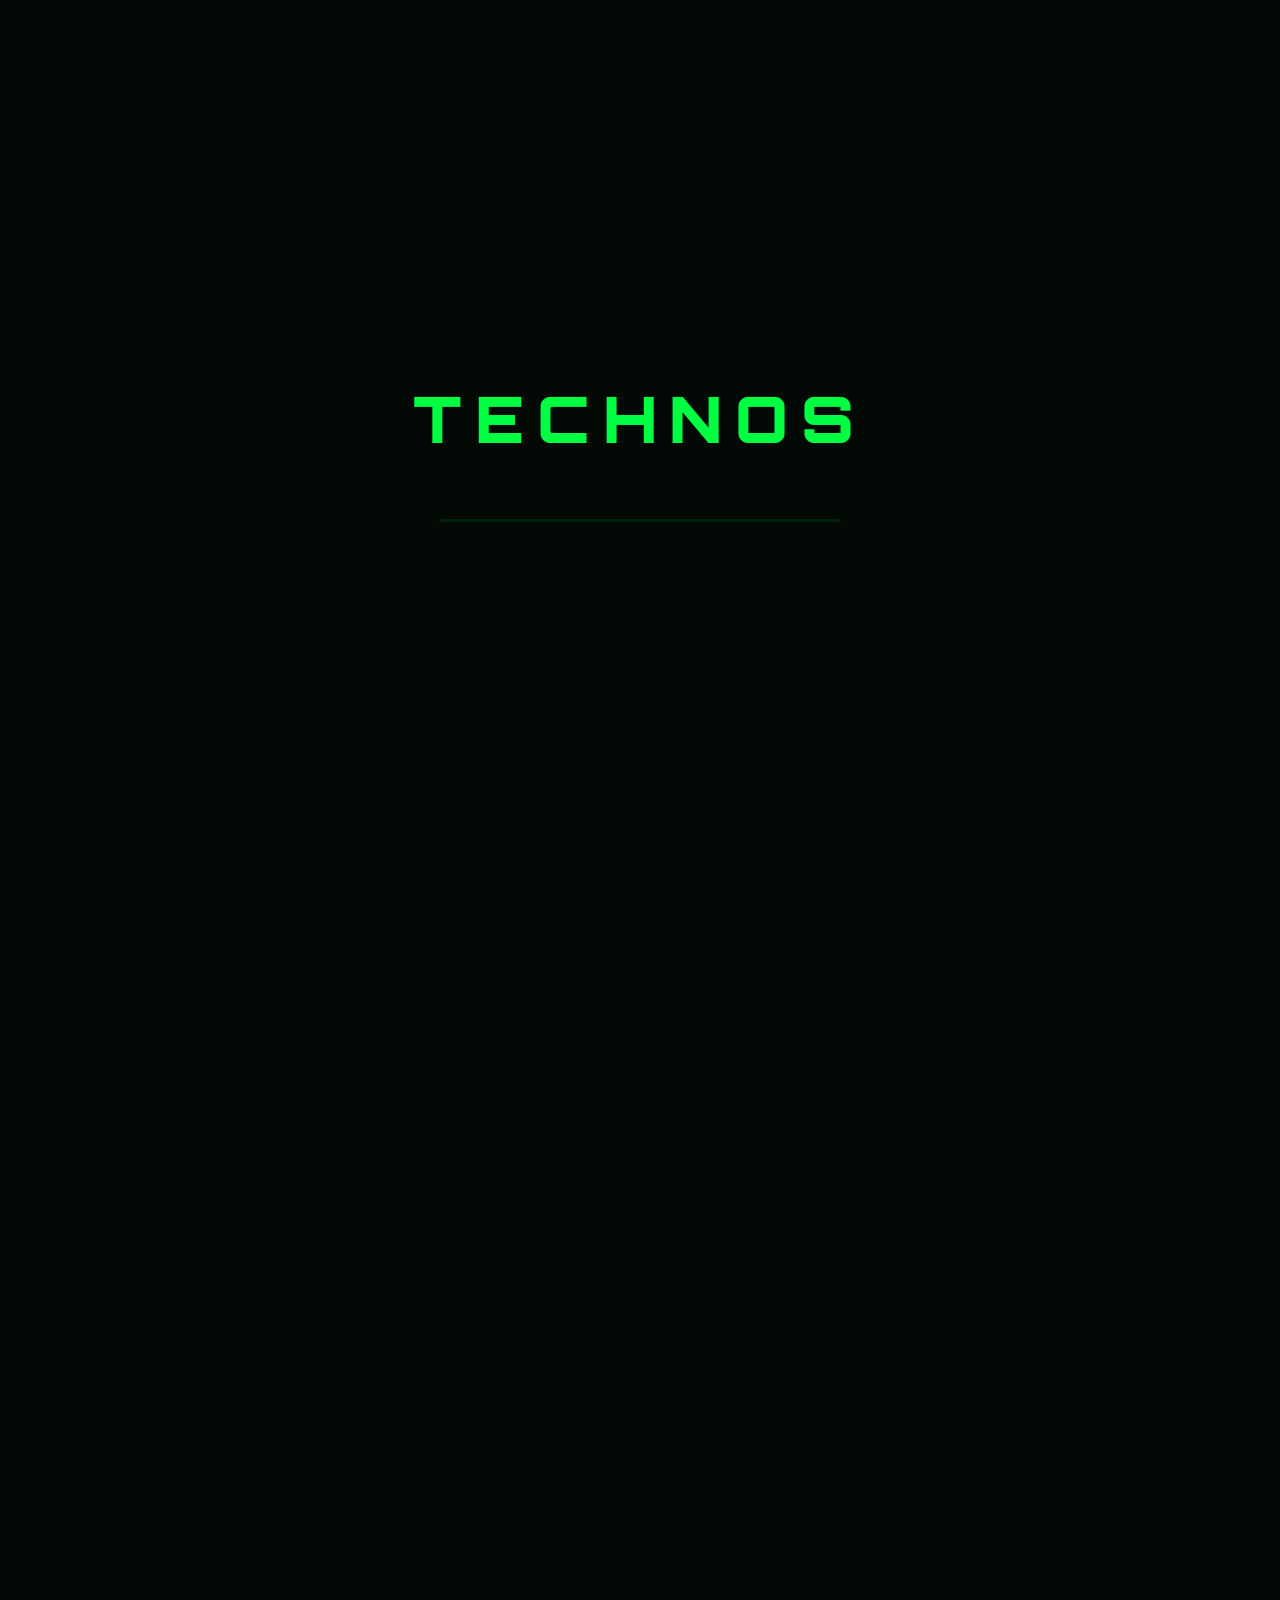
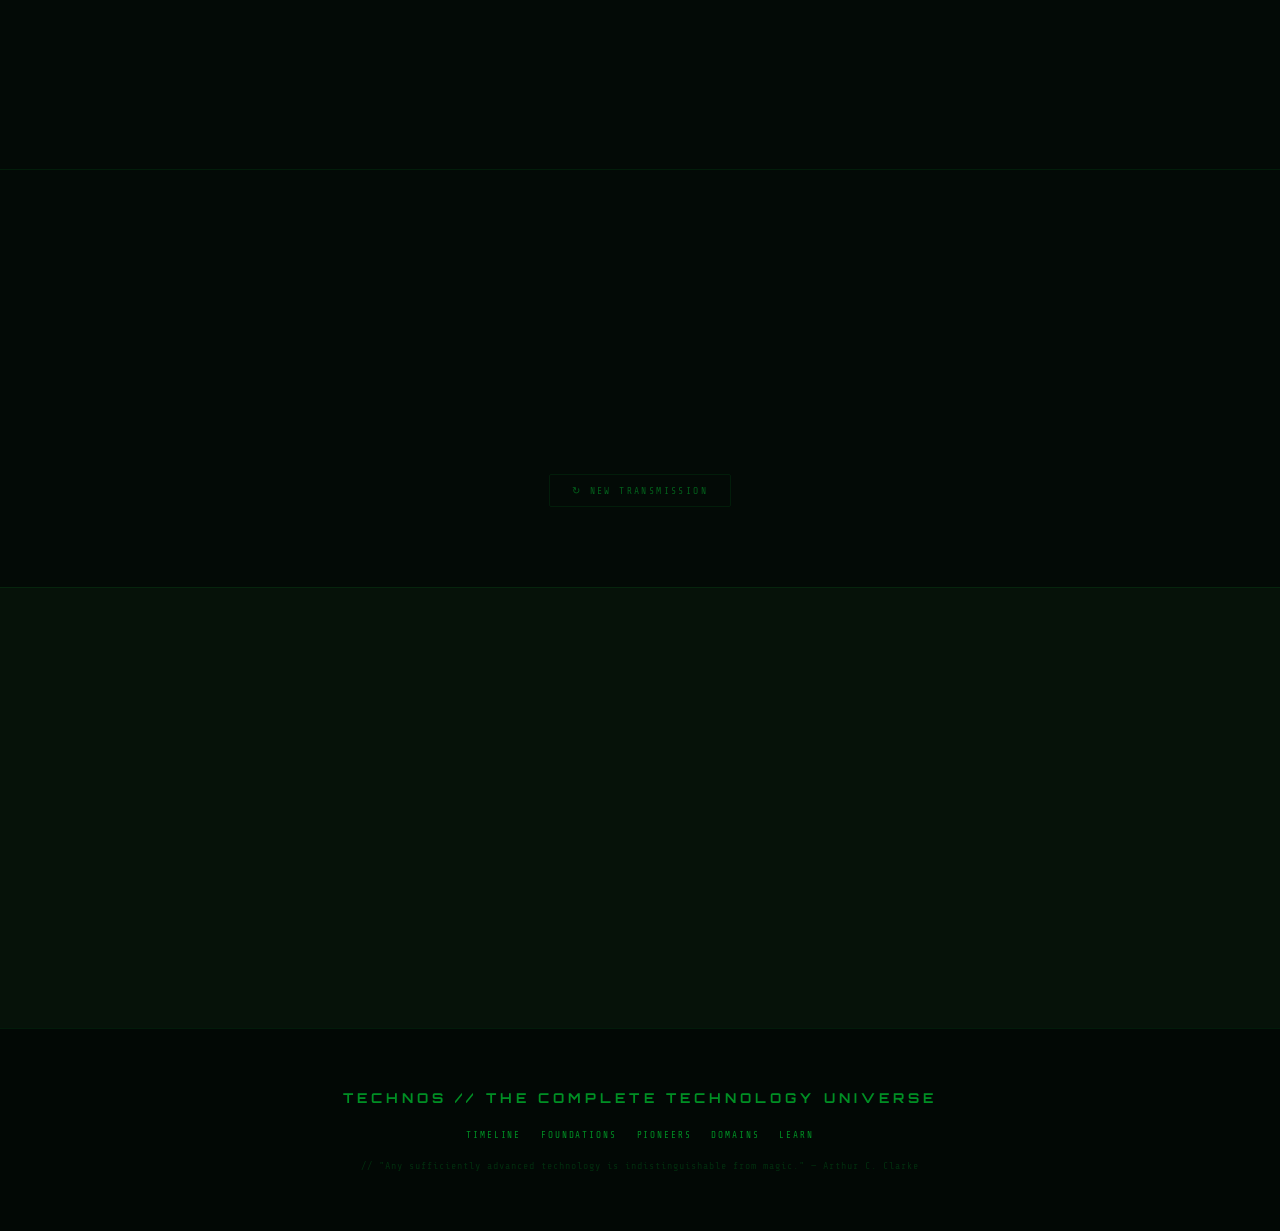
==== index.html @ 9545ed20 "chore: renamed home route to index.html" ====
<!DOCTYPE html>
<html lang="en">
<head>
<meta charset="UTF-8">
<meta name="viewport" content="width=device-width, initial-scale=1.0">
<title>TECHNOS — The Complete Technology Universe</title>
<link href="https://fonts.googleapis.com/css2?family=Share+Tech+Mono&family=Rajdhani:wght@300;400;500;600;700&family=Orbitron:wght@400;600;700;900&display=swap" rel="stylesheet">
<link rel="stylesheet" href="tech-indexstyle.css">
</head>
<body>

<!-- BOOT SCREEN -->
<div class="boot-screen" id="bootScreen">
  <div class="boot-logo">TECHNOS</div>
  <div class="boot-lines" id="bootLines"></div>
  <div class="boot-bar-wrap"><div class="boot-bar" id="bootBar"></div></div>
</div>

<!-- CIRCUIT BACKGROUND -->
<div class="circuit-bg">
<svg viewBox="0 0 1400 900" preserveAspectRatio="xMidYMid slice" xmlns="http://www.w3.org/2000/svg">
  <defs><pattern id="grid" width="60" height="60" patternUnits="userSpaceOnUse"><path d="M 60 0 L 0 0 0 60" fill="none" stroke="rgba(0,255,65,0.04)" stroke-width="0.5"/></pattern></defs>
  <rect width="100%" height="100%" fill="url(#grid)"/>
  <!-- Circuit traces -->
  <g stroke="rgba(0,255,65,0.06)" stroke-width="1" fill="none">
    <path d="M 0 200 H 300 V 150 H 500 V 200 H 800"/>
    <path d="M 200 0 V 150 H 350 V 300 H 200 V 500"/>
    <path d="M 1400 300 H 1100 V 250 H 900 V 400 H 1100 V 600"/>
    <path d="M 600 900 V 600 H 700 V 450 H 800 V 600 H 1000"/>
    <path d="M 0 700 H 200 V 600 H 400 V 700 H 600"/>
    <path d="M 700 0 V 200 H 800 V 350 H 900"/>
    <path d="M 100 900 V 750 H 300 V 650 H 500"/>
    <path d="M 1200 0 V 200 H 1100 V 350 H 1300 V 200"/>
  </g>
  <!-- Circuit nodes -->
  <g fill="rgba(0,255,65,0.1)">
    <circle cx="300" cy="200" r="4"/><circle cx="500" cy="200" r="4"/>
    <circle cx="200" cy="150" r="3"/><circle cx="350" cy="300" r="3"/>
    <circle cx="1100" cy="250" r="4"/><circle cx="900" cy="400" r="4"/>
    <circle cx="700" cy="450" r="3"/><circle cx="800" cy="350" r="3"/>
    <circle cx="200" cy="600" r="4"/><circle cx="400" cy="700" r="3"/>
  </g>
</svg>
</div>

<!-- NAV -->
<nav>
  <a href="tech-index.html" class="nav-logo">TECH<span>NOS</span></a>
  <div class="nav-links">
    <a href="tech-timeline.html" class="nav-link">Timeline</a>
    <a href="tech-foundations.html" class="nav-link">Foundations</a>
    <a href="tech-people.html" class="nav-link">People</a>
    <a href="tech-domains.html" class="nav-link">Domains</a>
    <a href="tech-learn.html" class="nav-link">Learn</a>
  </div>
  <div class="nav-status"><div class="status-dot"></div><span>SYSTEM ONLINE</span></div>
</nav>

<!-- HERO -->
<section class="hero">
  <p class="hero-tag">// THE COMPLETE TECHNOLOGY UNIVERSE</p>
  <h1 class="hero-title">
    TECH<span class="outline">NOS</span>
  </h1>
  <p class="hero-sub">FROM FIRE TO ARTIFICIAL INTELLIGENCE</p>
  <p class="hero-desc">Every invention. Every breakthrough. Every person who bent the arc of human capability. From the first tool to the last algorithm — this is how technology built the world you live in.</p>
  <div class="hero-stats">
    <div class="h-stat"><span class="h-stat-num">300K</span><span class="h-stat-label">Years of Tech</span></div>
    <div class="h-stat"><span class="h-stat-num">6</span><span class="h-stat-label">Worlds</span></div>
    <div class="h-stat"><span class="h-stat-num">80+</span><span class="h-stat-label">Pioneers</span></div>
    <div class="h-stat"><span class="h-stat-num">∞</span><span class="h-stat-label">To Learn</span></div>
  </div>
  <div class="hero-btns">
    <a href="tech-timeline.html" class="hero-btn primary">ENTER THE ARCHIVE →</a>
    <a href="#tracker" class="hero-btn ghost">MY LEARNING PATH</a>
  </div>
</section>

<!-- PORTALS -->
<section class="portals-section">
  <div class="section-header reveal">
    <span class="section-tag">// NAVIGATE</span>
    <div class="section-line"></div>
  </div>
  <div class="portals-grid">
    <a href="tech-timeline.html" class="portal-card reveal" style="color:var(--timeline)">
      <span class="pc-id">MODULE_01</span>
      <span class="pc-icon">📡</span>
      <h2 class="pc-title">The Technology Timeline</h2>
      <p class="pc-desc">Fire to AI. Every era. Every invention that changed everything. Understand how technology built itself, layer by layer, across 300,000 years.</p>
      <div class="pc-tags">
        <span class="pc-tag" style="border-color:var(--timeline);color:var(--timeline)">Prehistoric</span>
        <span class="pc-tag" style="border-color:var(--timeline);color:var(--timeline)">Industrial</span>
        <span class="pc-tag" style="border-color:var(--timeline);color:var(--timeline)">Digital Age</span>
        <span class="pc-tag" style="border-color:var(--timeline);color:var(--timeline)">AI Era</span>
      </div>
      <span class="pc-arrow" style="color:var(--timeline)">ACCESS MODULE →</span>
    </a>

    <a href="tech-foundations.html" class="portal-card reveal" style="color:var(--foundations)">
      <span class="pc-id">MODULE_02</span>
      <span class="pc-icon">⚙️</span>
      <h2 class="pc-title">How Computers Work</h2>
      <p class="pc-desc">Hardware, software, networks, algorithms, data structures, operating systems. The bedrock every technologist must understand before building anything.</p>
      <div class="pc-tags">
        <span class="pc-tag" style="border-color:var(--foundations);color:var(--foundations)">Hardware</span>
        <span class="pc-tag" style="border-color:var(--foundations);color:var(--foundations)">Algorithms</span>
        <span class="pc-tag" style="border-color:var(--foundations);color:var(--foundations)">Networks</span>
        <span class="pc-tag" style="border-color:var(--foundations);color:var(--foundations)">Data</span>
      </div>
      <span class="pc-arrow" style="color:var(--foundations)">ACCESS MODULE →</span>
    </a>

    <a href="tech-people.html" class="portal-card reveal" style="color:var(--people)">
      <span class="pc-id">MODULE_03</span>
      <span class="pc-icon">🧑‍💻</span>
      <h2 class="pc-title">The Pioneers</h2>
      <p class="pc-desc">Ada Lovelace. Alan Turing. Grace Hopper. Tim Berners-Lee. The people who wrote the code of the modern world — their stories, their obsessions, their gifts.</p>
      <div class="pc-tags">
        <span class="pc-tag" style="border-color:var(--people);color:var(--people)">Inventors</span>
        <span class="pc-tag" style="border-color:var(--people);color:var(--people)">Scientists</span>
        <span class="pc-tag" style="border-color:var(--people);color:var(--people)">Builders</span>
        <span class="pc-tag" style="border-color:var(--people);color:var(--people)">Visionaries</span>
      </div>
      <span class="pc-arrow" style="color:var(--people)">ACCESS MODULE →</span>
    </a>

    <a href="tech-domains.html" class="portal-card reveal" style="color:var(--domains)">
      <span class="pc-id">MODULE_04</span>
      <span class="pc-icon">🔬</span>
      <h2 class="pc-title">Tech Domains</h2>
      <p class="pc-desc">AI & Machine Learning. Cybersecurity. Web Development. Data Science. Cloud Computing. Robotics. Every field — what it is, what it does, why it matters.</p>
      <div class="pc-tags">
        <span class="pc-tag" style="border-color:var(--domains);color:var(--domains)">AI/ML</span>
        <span class="pc-tag" style="border-color:var(--domains);color:var(--domains)">Security</span>
        <span class="pc-tag" style="border-color:var(--domains);color:var(--domains)">Cloud</span>
        <span class="pc-tag" style="border-color:var(--domains);color:var(--domains)">Robotics</span>
      </div>
      <span class="pc-arrow" style="color:var(--domains)">ACCESS MODULE →</span>
    </a>

    <a href="tech-learn.html" class="portal-card reveal" style="color:var(--learn)">
      <span class="pc-id">MODULE_05</span>
      <span class="pc-icon">📚</span>
      <h2 class="pc-title">Learn Tech</h2>
      <p class="pc-desc">Roadmaps for every discipline. The 50 essential books. The best free and paid courses. From absolute beginner to deep expert — your personalized path.</p>
      <div class="pc-tags">
        <span class="pc-tag" style="border-color:var(--learn);color:var(--learn)">Roadmaps</span>
        <span class="pc-tag" style="border-color:var(--learn);color:var(--learn)">50 Books</span>
        <span class="pc-tag" style="border-color:var(--learn);color:var(--learn)">Courses</span>
        <span class="pc-tag" style="border-color:var(--learn);color:var(--learn)">Projects</span>
      </div>
      <span class="pc-arrow" style="color:var(--learn)">ACCESS MODULE →</span>
    </a>

    <a href="#daily" class="portal-card reveal" style="color:var(--tools)">
      <span class="pc-id">MODULE_06</span>
      <span class="pc-icon">⚡</span>
      <h2 class="pc-title">Daily Transmission</h2>
      <p class="pc-desc">One tech fact. One insight from a pioneer. One question to think like an engineer. Fresh every day — the mental diet that builds a technology mind.</p>
      <div class="pc-tags">
        <span class="pc-tag" style="border-color:var(--tools);color:var(--tools)">Daily Facts</span>
        <span class="pc-tag" style="border-color:var(--tools);color:var(--tools)">Insights</span>
        <span class="pc-tag" style="border-color:var(--tools);color:var(--tools)">Questions</span>
      </div>
      <span class="pc-arrow" style="color:var(--tools)">ACCESS MODULE →</span>
    </a>
  </div>
</section>

<!-- DAILY TRANSMISSION -->
<section class="daily-section" id="daily">
  <div class="daily-inner">
    <div class="section-header reveal">
      <span class="section-tag">// DAILY_TRANSMISSION</span>
      <div class="section-line"></div>
      <span id="dailyDate" style="font-family:'Share Tech Mono',monospace;font-size:0.58rem;color:var(--green3);white-space:nowrap">—</span>
    </div>
    <div class="daily-grid">
      <div class="daily-card reveal" style="border-top:2px solid var(--timeline)">
        <span class="daily-card-type" style="color:var(--timeline)">⚡ TECH FACT</span>
        <p class="daily-card-text" id="factText">Loading...</p>
        <span class="daily-card-source" id="factSource">—</span>
      </div>
      <div class="daily-card reveal" style="border-top:2px solid var(--people)">
        <span class="daily-card-type" style="color:var(--people)">👤 PIONEER INSIGHT</span>
        <p class="daily-card-text" id="insightText">Loading...</p>
        <span class="daily-card-source" id="insightSource">—</span>
      </div>
      <div class="daily-card reveal" style="border-top:2px solid var(--foundations)">
        <span class="daily-card-type" style="color:var(--foundations)">🔷 THINK LIKE AN ENGINEER</span>
        <p class="daily-card-question" id="questionText">Loading...</p>
      </div>
    </div>
    <button class="refresh-btn" onclick="loadDaily()">↻ NEW TRANSMISSION</button>
  </div>
</section>

<!-- TRACKER -->
<section class="tracker-section" id="tracker">
  <div class="tracker-inner">
    <div class="section-header reveal">
      <span class="section-tag">// MY_LEARNING_PATH</span>
      <div class="section-line"></div>
      <span style="font-family:'Share Tech Mono',monospace;font-size:0.55rem;color:var(--green3)">PROGRESS SAVED IN BROWSER</span>
    </div>
    <div class="tracker-grid" id="trackerGrid"></div>
    <div class="notes-block reveal">
      <span class="notes-label">// NOTES & OBSERVATIONS</span>
      <textarea class="notes-ta" id="notesTA" rows="3" placeholder="// What are you learning? What concepts clicked? What questions remain?..." oninput="autoSave()"></textarea>
    </div>
    <div class="tracker-actions reveal">
      <span class="saved-msg" id="savedMsg">✓ SAVED TO MEMORY</span>
      <div class="act-btns">
        <button class="act-btn ghost" onclick="resetTracker()">RESET</button>
        <button class="act-btn primary" onclick="saveTracker()">SAVE PROGRESS</button>
      </div>
    </div>
  </div>
</section>

<footer>
  <p class="footer-logo">TECHNOS // THE COMPLETE TECHNOLOGY UNIVERSE</p>
  <div class="footer-links">
    <a href="tech-timeline.html">Timeline</a>
    <a href="tech-foundations.html">Foundations</a>
    <a href="tech-people.html">Pioneers</a>
    <a href="tech-domains.html">Domains</a>
    <a href="tech-learn.html">Learn</a>
  </div>
  <p class="footer-quote">// "Any sufficiently advanced technology is indistinguishable from magic." — Arthur C. Clarke</p>
</footer>

<script src="tech-indexscript.js"></script>
</body>
</html>
---- tech-indexstyle.css ----
:root{
  --bg:#030A06;--surface:#061209;--card:#091A0E;--border:rgba(0,255,65,0.08);
  --green:#00FF41;--green2:#00C832;--green3:#008F24;--green-dim:rgba(0,255,65,0.15);
  --cyan:#00F5FF;--amber:#FFB800;--red:#FF3B30;--blue:#0A84FF;--purple:#BF5AF2;
  --text:rgba(0,255,65,0.85);--dim:rgba(0,255,65,0.35);--muted:rgba(0,255,65,0.2);
  --timeline:#00C832;--foundations:#00F5FF;--people:#FFB800;--learn:#BF5AF2;--domains:#FF3B30;--tools:#0A84FF;
}
*{margin:0;padding:0;box-sizing:border-box}
html{scroll-behavior:smooth}
body{background:var(--bg);color:var(--text);font-family:'Rajdhani',sans-serif;overflow-x:hidden;cursor:crosshair}

/* SCAN LINE EFFECT */
body::before{content:'';position:fixed;inset:0;background:repeating-linear-gradient(0deg,transparent,transparent 2px,rgba(0,0,0,0.03) 2px,rgba(0,0,0,0.03) 4px);pointer-events:none;z-index:9998}

/* CIRCUIT GRID */
.circuit-bg{position:fixed;inset:0;z-index:0;pointer-events:none;overflow:hidden;opacity:0.4}
.circuit-bg svg{width:100%;height:100%}

::-webkit-scrollbar{width:4px}
::-webkit-scrollbar-track{background:var(--bg)}
::-webkit-scrollbar-thumb{background:var(--green3);border-radius:2px}

/* BOOT LOADER */
.boot-screen{position:fixed;inset:0;background:var(--bg);z-index:9999;display:flex;flex-direction:column;align-items:center;justify-content:center;transition:opacity 0.8s ease;font-family:'Share Tech Mono',monospace}
.boot-screen.hidden{opacity:0;pointer-events:none}
.boot-logo{font-family:'Orbitron',sans-serif;font-size:clamp(2rem,6vw,4rem);font-weight:900;color:var(--green);letter-spacing:0.2em;margin-bottom:40px;animation:bootPulse 0.5s ease infinite alternate}
@keyframes bootPulse{from{opacity:0.7}to{opacity:1}}
.boot-lines{width:min(500px,80vw);font-size:0.7rem;letter-spacing:0.05em;color:var(--green3)}
.boot-line{margin-bottom:4px;opacity:0;animation:lineIn 0.1s ease forwards}
@keyframes lineIn{to{opacity:1}}
.boot-bar-wrap{width:min(400px,70vw);height:3px;background:rgba(0,255,65,0.1);border-radius:2px;margin-top:20px;overflow:hidden}
.boot-bar{height:100%;background:var(--green);width:0%;transition:width 0.05s linear;box-shadow:0 0 10px var(--green)}

/* NAV */
nav{position:fixed;top:0;left:0;right:0;z-index:200;display:flex;align-items:center;justify-content:space-between;padding:14px 40px;background:rgba(3,10,6,0.95);backdrop-filter:blur(20px);border-bottom:1px solid var(--border)}
.nav-logo{font-family:'Orbitron',sans-serif;font-size:1.1rem;font-weight:700;color:var(--green);letter-spacing:0.15em;text-decoration:none}
.nav-logo span{color:var(--green3);font-weight:400}
.nav-links{display:flex;gap:6px}
.nav-link{font-family:'Share Tech Mono',monospace;font-size:0.6rem;letter-spacing:0.15em;padding:6px 12px;background:transparent;border:1px solid rgba(0,255,65,0.12);color:var(--dim);text-decoration:none;transition:all 0.2s;border-radius:2px}
.nav-link:hover{border-color:var(--green);color:var(--green);background:var(--green-dim)}
.nav-status{font-family:'Share Tech Mono',monospace;font-size:0.6rem;color:var(--green3);display:flex;align-items:center;gap:6px}
.status-dot{width:6px;height:6px;background:var(--green);border-radius:50%;animation:blink 1.5s step-end infinite}
@keyframes blink{0%,100%{opacity:1}50%{opacity:0}}

/* HERO */
.hero{min-height:100vh;display:flex;flex-direction:column;align-items:center;justify-content:center;text-align:center;padding:100px 24px 60px;position:relative;z-index:1}
.hero-tag{font-family:'Share Tech Mono',monospace;font-size:0.65rem;letter-spacing:0.5em;color:var(--green3);margin-bottom:24px;animation:fadeIn 1s ease both}
.hero-title{font-family:'Orbitron',sans-serif;font-size:clamp(3rem,10vw,9rem);font-weight:900;line-height:0.9;letter-spacing:0.05em;color:var(--green);margin-bottom:16px;animation:fadeIn 1s 0.1s ease both;text-shadow:0 0 40px rgba(0,255,65,0.3)}
.hero-title .outline{color:transparent;-webkit-text-stroke:1px rgba(0,255,65,0.3);display:block}
.hero-sub{font-family:'Share Tech Mono',monospace;font-size:0.7rem;letter-spacing:0.4em;color:var(--green3);margin-bottom:28px;animation:fadeIn 1s 0.2s ease both}
.hero-desc{font-size:clamp(1rem,1.6vw,1.15rem);font-weight:300;line-height:1.8;color:var(--dim);max-width:540px;margin:0 auto 48px;animation:fadeIn 1s 0.3s ease both}

/* STATS ROW */
.hero-stats{display:flex;gap:0;border:1px solid var(--border);border-radius:4px;overflow:hidden;animation:fadeIn 1s 0.4s ease both;margin-bottom:48px}
.h-stat{padding:16px 28px;border-right:1px solid var(--border);text-align:center}
.h-stat:last-child{border-right:none}
.h-stat-num{font-family:'Orbitron',sans-serif;font-size:1.4rem;font-weight:700;color:var(--green);display:block;line-height:1}
.h-stat-label{font-family:'Share Tech Mono',monospace;font-size:0.55rem;letter-spacing:0.2em;color:var(--green3);display:block;margin-top:4px;text-transform:uppercase}

/* ENTER BUTTONS */
.hero-btns{display:flex;gap:12px;justify-content:center;flex-wrap:wrap;animation:fadeIn 1s 0.5s ease both}
.hero-btn{font-family:'Share Tech Mono',monospace;font-size:0.65rem;letter-spacing:0.2em;padding:12px 22px;border-radius:2px;text-decoration:none;display:inline-block;transition:all 0.25s;text-transform:uppercase}
.hero-btn.primary{background:var(--green);color:var(--bg);font-weight:600;box-shadow:0 0 20px rgba(0,255,65,0.3)}
.hero-btn.primary:hover{box-shadow:0 0 35px rgba(0,255,65,0.6);transform:translateY(-2px)}
.hero-btn.ghost{border:1px solid rgba(0,255,65,0.2);color:var(--dim)}
.hero-btn.ghost:hover{border-color:var(--green);color:var(--green);background:var(--green-dim)}

/* PORTAL SECTION */
.portals-section{padding:80px 28px 100px;max-width:1300px;margin:0 auto;position:relative;z-index:1}
.section-header{display:flex;align-items:center;gap:16px;margin-bottom:48px}
.section-tag{font-family:'Share Tech Mono',monospace;font-size:0.58rem;letter-spacing:0.4em;color:var(--green3);text-transform:uppercase}
.section-line{flex:1;height:1px;background:var(--border)}

.portals-grid{display:grid;grid-template-columns:repeat(3,1fr);gap:16px}

.portal-card{background:var(--card);border:1px solid var(--border);border-radius:4px;padding:28px 24px;text-decoration:none;display:block;position:relative;overflow:hidden;transition:all 0.3s ease;cursor:pointer}
.portal-card::before{content:'';position:absolute;top:0;left:0;right:0;height:2px;background:currentColor;opacity:0.4;transition:opacity 0.3s}
.portal-card:hover::before{opacity:1}
.portal-card::after{content:'';position:absolute;inset:0;background:radial-gradient(circle at 20% 20%,currentColor,transparent 65%);opacity:0;transition:opacity 0.4s;pointer-events:none}
.portal-card:hover::after{opacity:0.04}
.portal-card:hover{transform:translateY(-4px);border-color:currentColor;box-shadow:0 0 30px rgba(0,0,0,0.6)}

.pc-id{font-family:'Share Tech Mono',monospace;font-size:0.55rem;letter-spacing:0.3em;opacity:0.3;margin-bottom:16px;display:block}
.pc-icon{font-size:1.6rem;margin-bottom:12px;display:block}
.pc-title{font-family:'Orbitron',sans-serif;font-size:clamp(1rem,1.8vw,1.3rem);font-weight:700;letter-spacing:0.05em;color:var(--text);margin-bottom:10px;line-height:1.2}
.pc-desc{font-size:0.88rem;font-weight:300;line-height:1.7;opacity:0.5;margin-bottom:18px}
.pc-tags{display:flex;flex-wrap:wrap;gap:5px;margin-bottom:16px}
.pc-tag{font-family:'Share Tech Mono',monospace;font-size:0.5rem;letter-spacing:0.1em;padding:3px 8px;border:1px solid;border-radius:2px;opacity:0.4}
.pc-arrow{font-family:'Share Tech Mono',monospace;font-size:0.58rem;letter-spacing:0.2em;opacity:0.3;transition:opacity 0.3s;text-transform:uppercase}
.portal-card:hover .pc-arrow{opacity:0.8}

/* DAILY FACT */
.daily-section{padding:80px 28px;position:relative;z-index:1;border-top:1px solid var(--border)}
.daily-inner{max-width:900px;margin:0 auto}
.daily-grid{display:grid;grid-template-columns:repeat(3,1fr);gap:16px;margin-bottom:32px}
.daily-card{background:var(--card);border:1px solid var(--border);border-radius:4px;padding:24px;position:relative;overflow:hidden;transition:all 0.3s}
.daily-card:hover{border-color:rgba(0,255,65,0.15);transform:translateY(-2px)}
.daily-card-type{font-family:'Share Tech Mono',monospace;font-size:0.55rem;letter-spacing:0.4em;text-transform:uppercase;margin-bottom:14px;display:block}
.daily-card-text{font-size:0.92rem;font-weight:400;line-height:1.75;color:rgba(0,255,65,0.7);margin-bottom:12px}
.daily-card-source{font-family:'Share Tech Mono',monospace;font-size:0.55rem;letter-spacing:0.15em;color:var(--green3);opacity:0.5}
.daily-card-question{font-family:'Rajdhani',sans-serif;font-size:1rem;font-weight:600;line-height:1.5;color:rgba(0,255,65,0.75)}
.refresh-btn{font-family:'Share Tech Mono',monospace;font-size:0.6rem;letter-spacing:0.25em;text-transform:uppercase;background:transparent;border:1px solid var(--border);color:var(--dim);padding:10px 22px;border-radius:2px;cursor:pointer;transition:all 0.25s;display:block;margin:0 auto}
.refresh-btn:hover{border-color:var(--green);color:var(--green);background:var(--green-dim)}

/* TRACKER */
.tracker-section{padding:80px 28px;position:relative;z-index:1;border-top:1px solid var(--border);background:var(--surface)}
.tracker-inner{max-width:1100px;margin:0 auto}
.tracker-grid{display:grid;grid-template-columns:repeat(3,1fr);gap:16px;margin-bottom:32px}
.track-pillar{background:var(--card);border:1px solid var(--border);border-radius:4px;padding:22px 18px;border-top:2px solid currentColor}
.track-top{display:flex;justify-content:space-between;align-items:center;margin-bottom:12px}
.track-name{font-family:'Orbitron',sans-serif;font-size:0.65rem;font-weight:700;letter-spacing:0.15em;text-transform:uppercase}
.track-pct{font-family:'Share Tech Mono',monospace;font-size:0.65rem}
.track-bar{height:2px;background:rgba(255,255,255,0.05);border-radius:1px;margin-bottom:16px;overflow:hidden}
.track-bar-fill{height:100%;border-radius:1px;transition:width 0.8s cubic-bezier(0.4,0,0.2,1);box-shadow:0 0 8px currentColor}
.track-items{display:flex;flex-direction:column;gap:7px}
.track-item{display:flex;align-items:flex-start;gap:8px;cursor:pointer;transition:opacity 0.2s}
.track-item:hover{opacity:0.9}
.t-check{width:13px;height:13px;border:1px solid rgba(255,255,255,0.12);border-radius:2px;flex-shrink:0;display:flex;align-items:center;justify-content:center;font-size:0.5rem;transition:all 0.2s;margin-top:2px}
.t-check.on{border-color:currentColor;background:currentColor;color:var(--bg)}
.t-label{font-family:'Share Tech Mono',monospace;font-size:0.56rem;letter-spacing:0.05em;color:rgba(0,255,65,0.4);line-height:1.4}
.track-item.done .t-label{text-decoration:line-through;opacity:0.3}

.notes-block{background:var(--card);border:1px solid var(--border);border-radius:4px;padding:22px;margin-bottom:16px}
.notes-label{font-family:'Share Tech Mono',monospace;font-size:0.55rem;letter-spacing:0.4em;text-transform:uppercase;color:var(--green3);margin-bottom:12px;display:block}
.notes-ta{width:100%;background:transparent;border:none;color:rgba(0,255,65,0.6);font-family:'Share Tech Mono',monospace;font-size:0.75rem;line-height:1.8;resize:none;outline:none;min-height:70px;caret-color:var(--green)}
.notes-ta::placeholder{color:rgba(0,255,65,0.15);font-family:'Share Tech Mono',monospace}

.tracker-actions{display:flex;align-items:center;justify-content:space-between;flex-wrap:wrap;gap:12px}
.saved-msg{font-family:'Share Tech Mono',monospace;font-size:0.58rem;letter-spacing:0.2em;color:var(--green2);opacity:0;transition:opacity 0.5s;text-transform:uppercase}
.saved-msg.on{opacity:1}
.act-btns{display:flex;gap:10px}
.act-btn{font-family:'Share Tech Mono',monospace;font-size:0.58rem;letter-spacing:0.2em;text-transform:uppercase;padding:9px 18px;border-radius:2px;cursor:pointer;transition:all 0.25s}
.act-btn.primary{background:rgba(0,255,65,0.08);border:1px solid rgba(0,255,65,0.2);color:var(--green)}
.act-btn.primary:hover{background:rgba(0,255,65,0.14);border-color:var(--green)}
.act-btn.ghost{background:transparent;border:1px solid var(--border);color:var(--dim)}
.act-btn.ghost:hover{color:var(--text);border-color:rgba(0,255,65,0.15)}

/* FOOTER */
footer{padding:60px 28px;text-align:center;border-top:1px solid var(--border);position:relative;z-index:1;background:#020805}
.footer-logo{font-family:'Orbitron',sans-serif;font-size:0.85rem;font-weight:700;letter-spacing:0.3em;color:var(--green3);margin-bottom:24px}
.footer-links{display:flex;gap:20px;justify-content:center;flex-wrap:wrap;margin-bottom:20px}
.footer-links a{font-family:'Share Tech Mono',monospace;font-size:0.58rem;letter-spacing:0.2em;color:var(--green3);text-decoration:none;transition:color 0.25s;text-transform:uppercase}
.footer-links a:hover{color:var(--green)}
.footer-quote{font-family:'Share Tech Mono',monospace;font-size:0.62rem;color:rgba(0,255,65,0.15);letter-spacing:0.1em}

@keyframes fadeIn{from{opacity:0;transform:translateY(16px)}to{opacity:1;transform:translateY(0)}}
.reveal{opacity:0;transform:translateY(20px);transition:opacity 0.7s ease,transform 0.7s ease}
.reveal.on{opacity:1;transform:translateY(0)}

@media(max-width:900px){.portals-grid{grid-template-columns:1fr 1fr}.daily-grid{grid-template-columns:1fr}.tracker-grid{grid-template-columns:1fr 1fr}}
@media(max-width:600px){nav{padding:12px 16px}.nav-links{display:none}.portals-grid{grid-template-columns:1fr}.tracker-grid{grid-template-columns:1fr}.h-stat{padding:12px 16px}}

/* ═══════════════════════════════════════
   MOBILE READABILITY FIX — TECHNOS
   Boosts font sizes + lifts dim opacities on <= 768px
═══════════════════════════════════════ */
@media (max-width: 768px) {
  body { font-size: 16px; }
  /* Nav */
  .nav-back { font-size: 0.7rem !important; opacity: 0.8 !important; }
  .nav-status { font-size: 0.65rem !important; }
  /* Hero */
  .hero-tag, .hero-sub { font-size: 0.72rem !important; opacity: 0.8 !important; letter-spacing: 0.25em !important; }
  .hero-desc { font-size: 1.05rem !important; opacity: 0.72 !important; }
  .h-stat-label { font-size: 0.62rem !important; opacity: 0.65 !important; }
  .hero-btn { font-size: 0.68rem !important; letter-spacing: 0.15em !important; }
  /* Section & portal labels */
  .section-tag { font-size: 0.72rem !important; opacity: 0.8 !important; }
  .pc-id { font-size: 0.62rem !important; opacity: 0.55 !important; }
  .pc-desc { font-size: 0.95rem !important; opacity: 0.72 !important; }
  .pc-tag { font-size: 0.6rem !important; opacity: 0.72 !important; }
  .pc-arrow { font-size: 0.65rem !important; opacity: 0.68 !important; }
  /* Daily */
  .daily-card-type { font-size: 0.7rem !important; opacity: 0.8 !important; }
  .daily-card-text { font-size: 0.92rem !important; opacity: 0.82 !important; }
  .daily-card-source { font-size: 0.65rem !important; opacity: 0.6 !important; }
  .daily-card-question { font-size: 0.95rem !important; }
  .refresh-btn { font-size: 0.7rem !important; }
  /* Tracker */
  .track-name { font-size: 0.72rem !important; }
  .track-pct { font-size: 0.68rem !important; }
  .t-label { font-size: 0.68rem !important; color: rgba(0,255,65,0.65) !important; }
  .track-item.done .t-label { opacity: 0.35 !important; }
  .notes-label { font-size: 0.68rem !important; opacity: 0.75 !important; }
  .notes-ta { font-size: 0.88rem !important; color: rgba(0,255,65,0.8) !important; }
  .notes-ta::placeholder { color: rgba(0,255,65,0.35) !important; }
  .saved-msg, .act-btn { font-size: 0.68rem !important; }
  /* Footer */
  .footer-links a { font-size: 0.65rem !important; opacity: 0.72 !important; }
  .footer-q { font-size: 0.6rem !important; opacity: 0.35 !important; }
  /* Timeline */
  .era-badge { font-size: 0.65rem !important; opacity: 0.8 !important; }
  .era-span { font-size: 0.65rem !important; opacity: 0.55 !important; }
  .era-intro { font-size: 0.92rem !important; opacity: 0.72 !important; }
  .ev-date { font-size: 0.62rem !important; opacity: 0.6 !important; }
  .ev-body { font-size: 0.85rem !important; opacity: 0.72 !important; }
  .ev-impact { font-size: 0.6rem !important; opacity: 0.55 !important; }
  .fig-role { font-size: 0.58rem !important; opacity: 0.6 !important; }
  .insight-label { font-size: 0.58rem !important; opacity: 0.55 !important; }
  .insight-text { font-size: 0.9rem !important; opacity: 0.72 !important; }
  /* Foundations */
  .topic-badge { font-size: 0.62rem !important; opacity: 0.8 !important; }
  .topic-intro { font-size: 0.92rem !important; opacity: 0.72 !important; }
  .cc-label { font-size: 0.62rem !important; opacity: 0.6 !important; }
  .cc-def { font-size: 0.85rem !important; opacity: 0.72 !important; }
  .cc-analogy { font-size: 0.6rem !important; opacity: 0.55 !important; }
  .gate-name { font-size: 0.72rem !important; }
  .gate-truth { font-size: 0.6rem !important; opacity: 0.7 !important; }
  .gate-desc { font-size: 0.6rem !important; opacity: 0.5 !important; }
  .sl-name { font-size: 0.75rem !important; }
  .sl-desc { font-size: 0.62rem !important; opacity: 0.6 !important; }
  .viz-label { font-size: 0.62rem !important; opacity: 0.72 !important; }
  .viz-result { font-size: 0.7rem !important; opacity: 0.7 !important; }
  .ib-label { font-size: 0.58rem !important; opacity: 0.6 !important; }
  .ib-text { font-size: 0.9rem !important; opacity: 0.78 !important; }
  /* People */
  .pc-era { font-size: 0.65rem !important; opacity: 0.6 !important; }
  .pc-tagline { font-size: 0.95rem !important; opacity: 0.75 !important; }
  .pc-contrib { font-size: 0.62rem !important; opacity: 0.55 !important; }
  .pc-years { font-size: 0.62rem !important; opacity: 0.5 !important; }
  .pc-read { font-size: 0.62rem !important; opacity: 0.68 !important; }
  .modal-era { font-size: 0.62rem !important; opacity: 0.6 !important; }
  .modal-role { font-size: 0.65rem !important; opacity: 0.65 !important; }
  .modal-story p { font-size: 0.92rem !important; opacity: 0.82 !important; line-height: 1.85 !important; }
  .mq-text { font-size: 0.92rem !important; opacity: 0.82 !important; }
  .mq-attr { font-size: 0.58rem !important; opacity: 0.5 !important; }
  .mc-chip { font-size: 0.62rem !important; opacity: 0.65 !important; }
  .mas-label { font-size: 0.62rem !important; opacity: 0.7 !important; }
  .mas-q { font-size: 0.88rem !important; opacity: 0.65 !important; }
  .mas-btn { font-size: 0.65rem !important; }
  /* Domains */
  .domain-badge { font-size: 0.62rem !important; opacity: 0.82 !important; }
  .domain-intro { font-size: 0.92rem !important; opacity: 0.72 !important; }
  .dc-label { font-size: 0.62rem !important; opacity: 0.58 !important; }
  .dc-item-desc { font-size: 0.82rem !important; opacity: 0.68 !important; }
  .tools-label { font-size: 0.62rem !important; opacity: 0.55 !important; }
  .tool-chip { font-size: 0.62rem !important; opacity: 0.68 !important; }
  .meta-label { font-size: 0.58rem !important; opacity: 0.55 !important; }
  .domain-insight { font-size: 0.88rem !important; opacity: 0.82 !important; }
  /* Learn */
  .tab-btn { font-size: 0.62rem !important; letter-spacing: 0.12em !important; padding: 12px 10px !important; }
  .rm-btn, .cf-btn { font-size: 0.65rem !important; }
  .roadmap-intro { font-size: 0.92rem !important; opacity: 0.72 !important; }
  .phase-num { font-size: 0.62rem !important; opacity: 0.65 !important; }
  .phase-desc { font-size: 0.85rem !important; opacity: 0.72 !important; }
  .phase-time { font-size: 0.62rem !important; opacity: 0.6 !important; }
  .phase-skill { font-size: 0.6rem !important; opacity: 0.75 !important; }
  .book-num { font-size: 0.6rem !important; opacity: 0.42 !important; }
  .book-category { font-size: 0.6rem !important; opacity: 0.75 !important; }
  .book-author { font-size: 0.62rem !important; opacity: 0.5 !important; }
  .book-desc { font-size: 0.82rem !important; opacity: 0.68 !important; }
  .book-level { font-size: 0.58rem !important; }
  .course-platform { font-size: 0.6rem !important; opacity: 0.55 !important; }
  .course-instructor { font-size: 0.6rem !important; opacity: 0.5 !important; }
  .course-desc { font-size: 0.82rem !important; opacity: 0.68 !important; }
  .course-tag { font-size: 0.58rem !important; }
  .proj-level { font-size: 0.62rem !important; opacity: 0.55 !important; }
  .proj-desc { font-size: 0.85rem !important; opacity: 0.72 !important; }
  .proj-skill { font-size: 0.58rem !important; opacity: 0.58 !important; }
  .proj-why { font-size: 0.62rem !important; opacity: 0.55 !important; }
  .mq-btn { font-size: 0.62rem !important; }
  /* Chat universal */
  .cmsg-bubble { font-size: 0.9rem !important; line-height: 1.75 !important; }
  .cmsg-av { font-size: 0.55rem !important; }
  /* Filter/selector rows */
  .ds-btn, .filter-btn, .era-nav-btn, .topic-btn { font-size: 0.65rem !important; letter-spacing: 0.1em !important; }
  .q-btn { font-size: 0.62rem !important; }
  /* Nav tabs */
  .nav-tab { font-size: 0.62rem !important; }
}
@media (max-width: 400px) {
  .hero-title { font-size: 2.8rem !important; }
  .ask-title, .domain-title, .era-title, .topic-title { font-size: 1.4rem !important; }
  .modal-name { font-size: 1.5rem !important; }
  .pc-title { font-size: 1.1rem !important; }
};
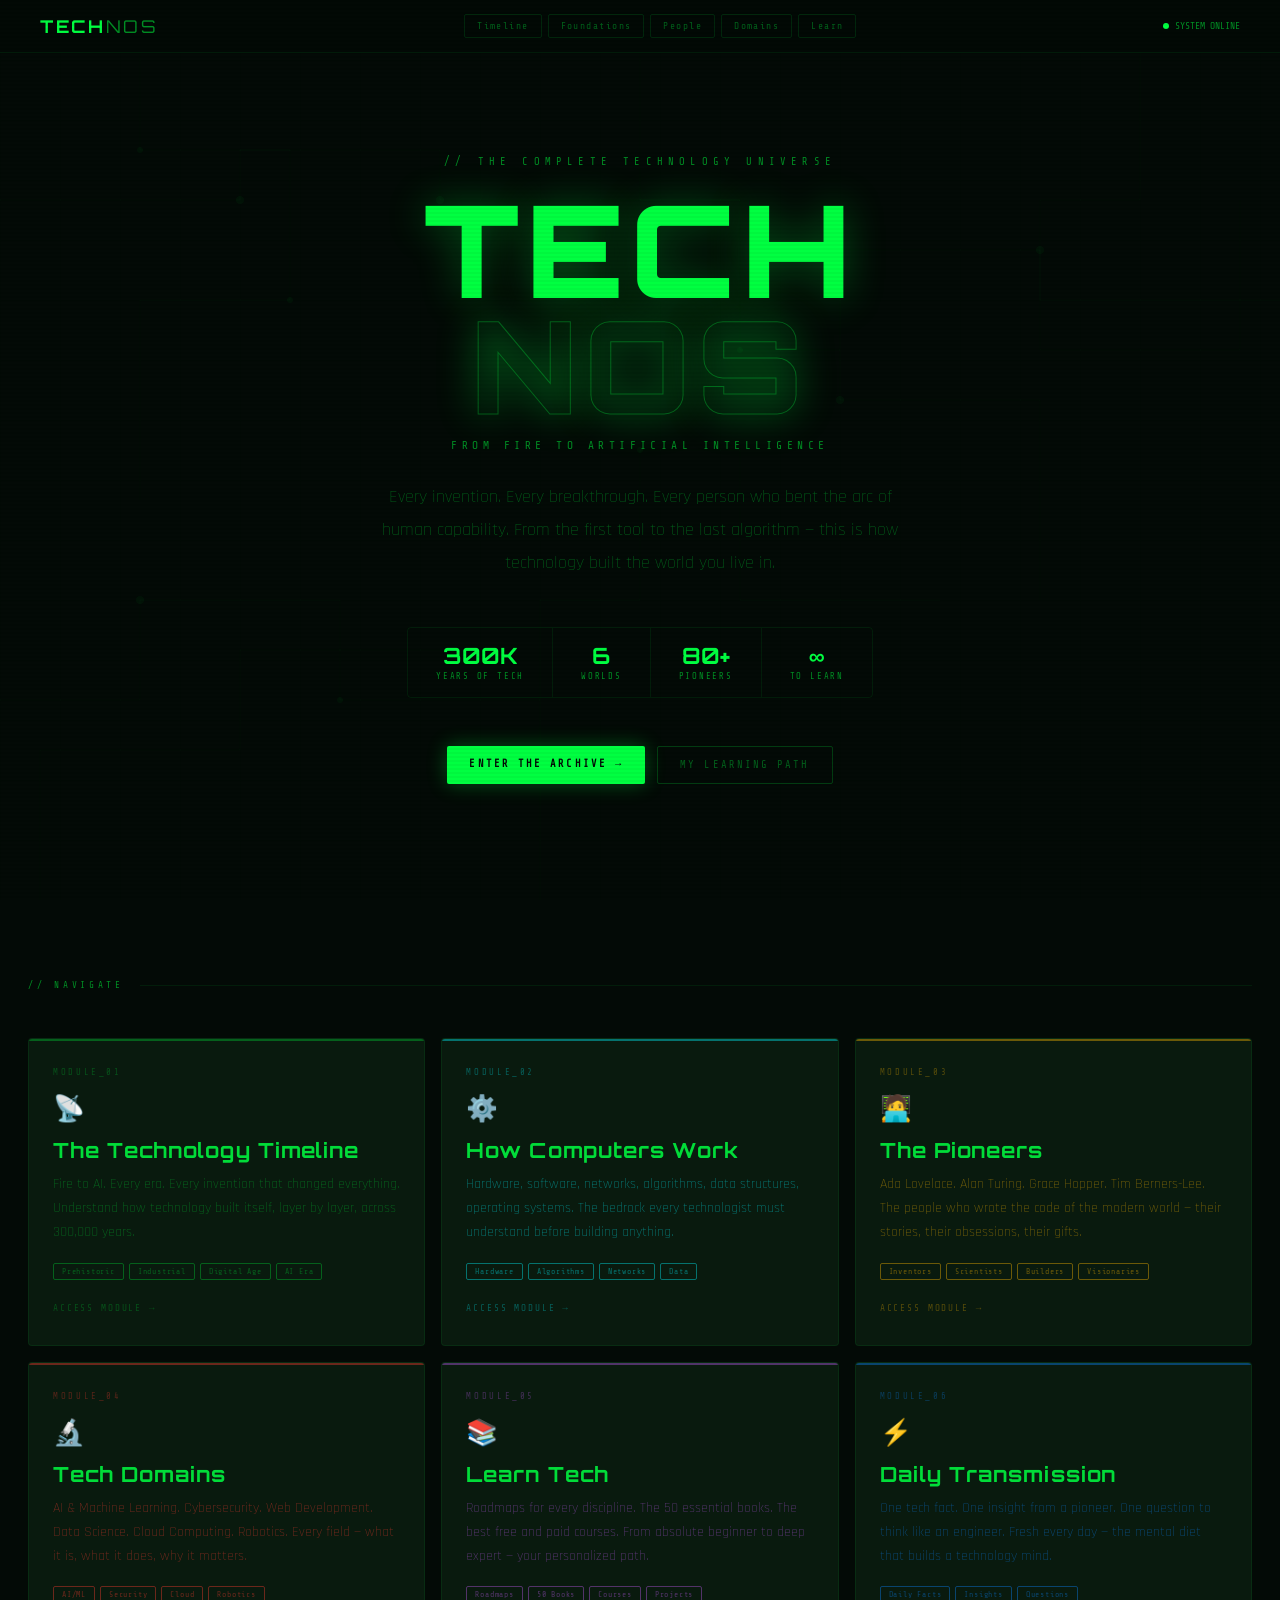
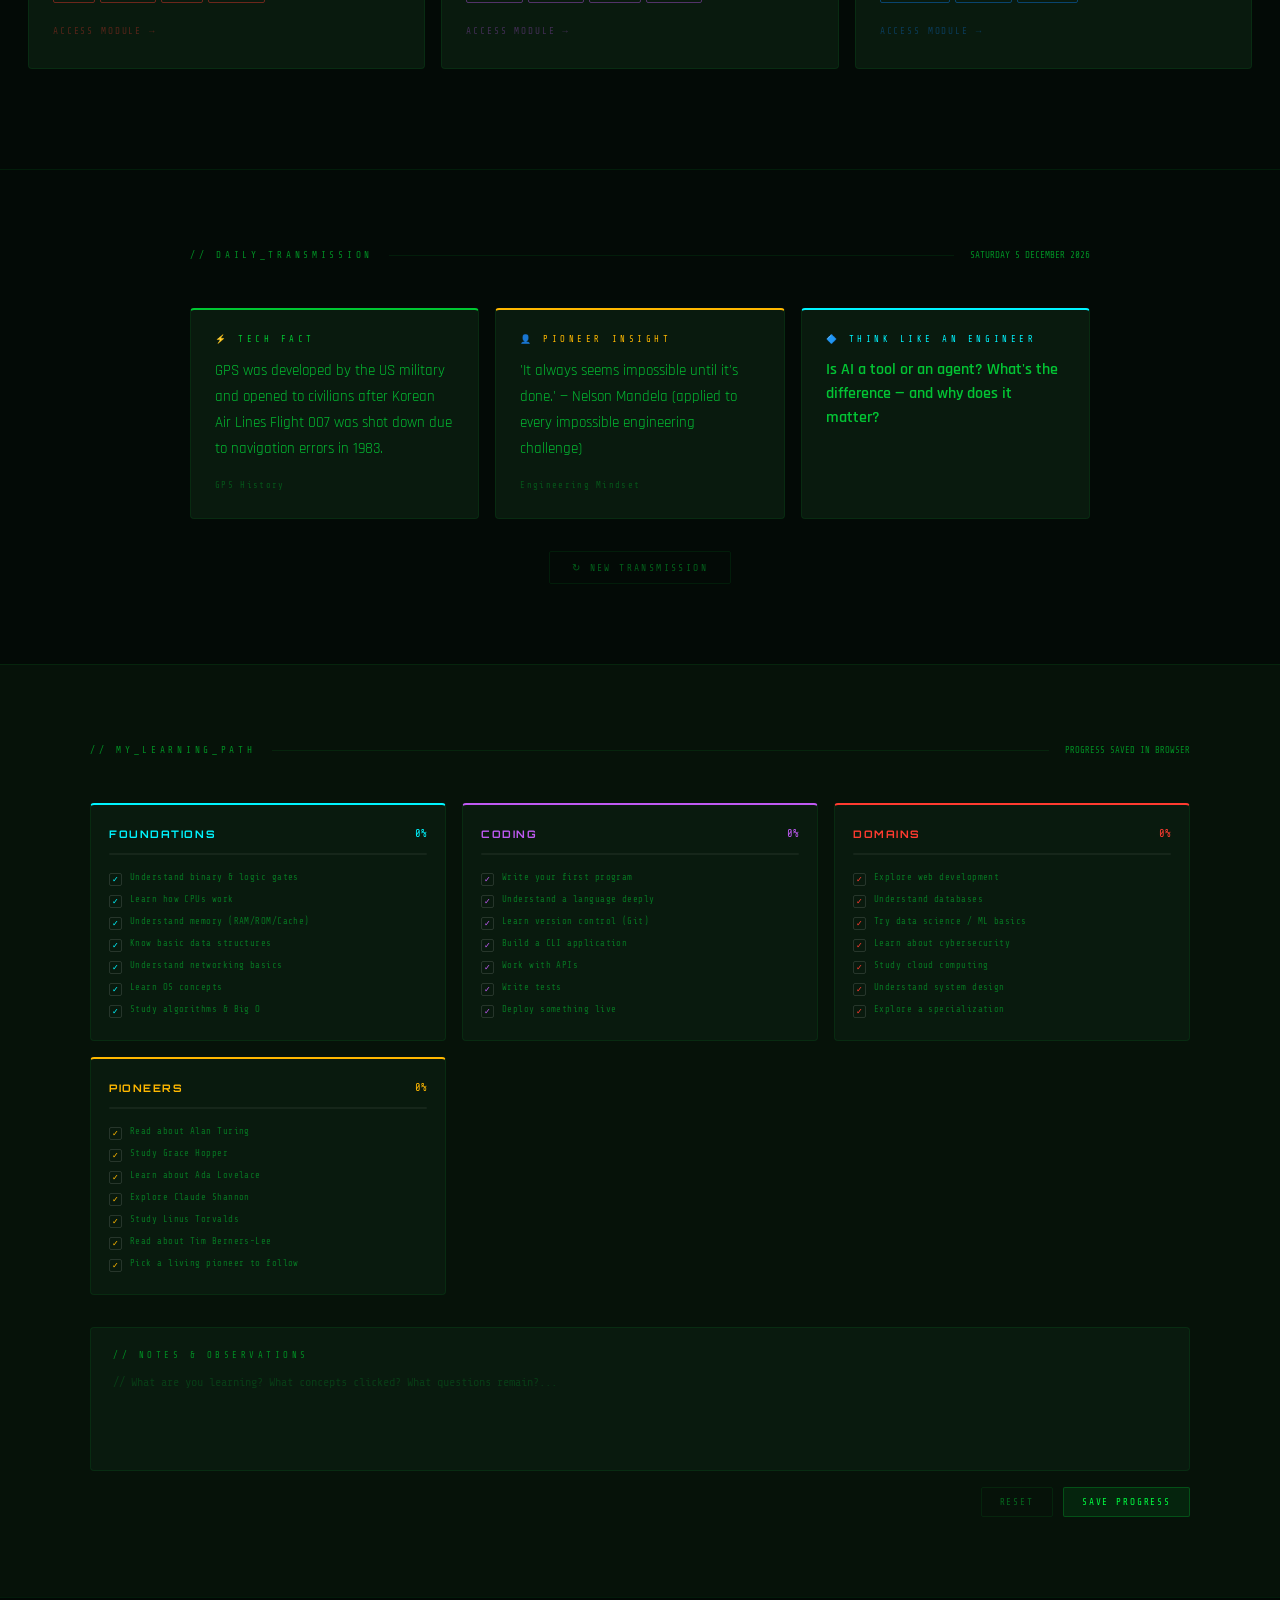
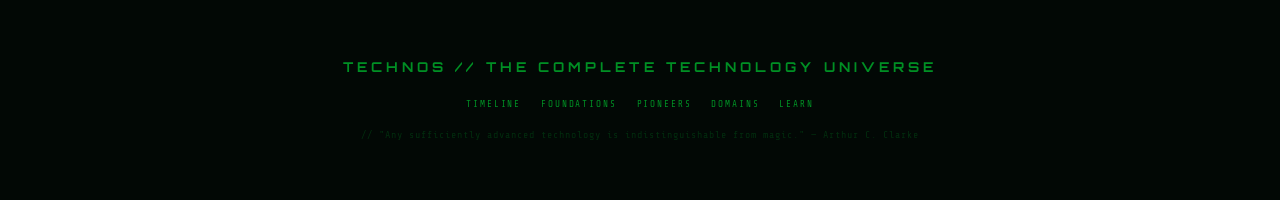
==== commit cb0c7a09: "fix: persistent loading screen on DOM content loading" ====
--- a/index.html
+++ b/index.html
@@ -45,7 +45,7 @@
 
 <!-- NAV -->
 <nav>
-  <a href="tech-index.html" class="nav-logo">TECH<span>NOS</span></a>
+  <a href="index.html" class="nav-logo">TECH<span>NOS</span></a>
   <div class="nav-links">
     <a href="tech-timeline.html" class="nav-link">Timeline</a>
     <a href="tech-foundations.html" class="nav-link">Foundations</a>
@@ -231,6 +231,6 @@
   <p class="footer-quote">// "Any sufficiently advanced technology is indistinguishable from magic." — Arthur C. Clarke</p>
 </footer>
 
-<script src="tech-indexscript.js"></script>
+<script src="tech-index.js"></script>
 </body>
 </html>
